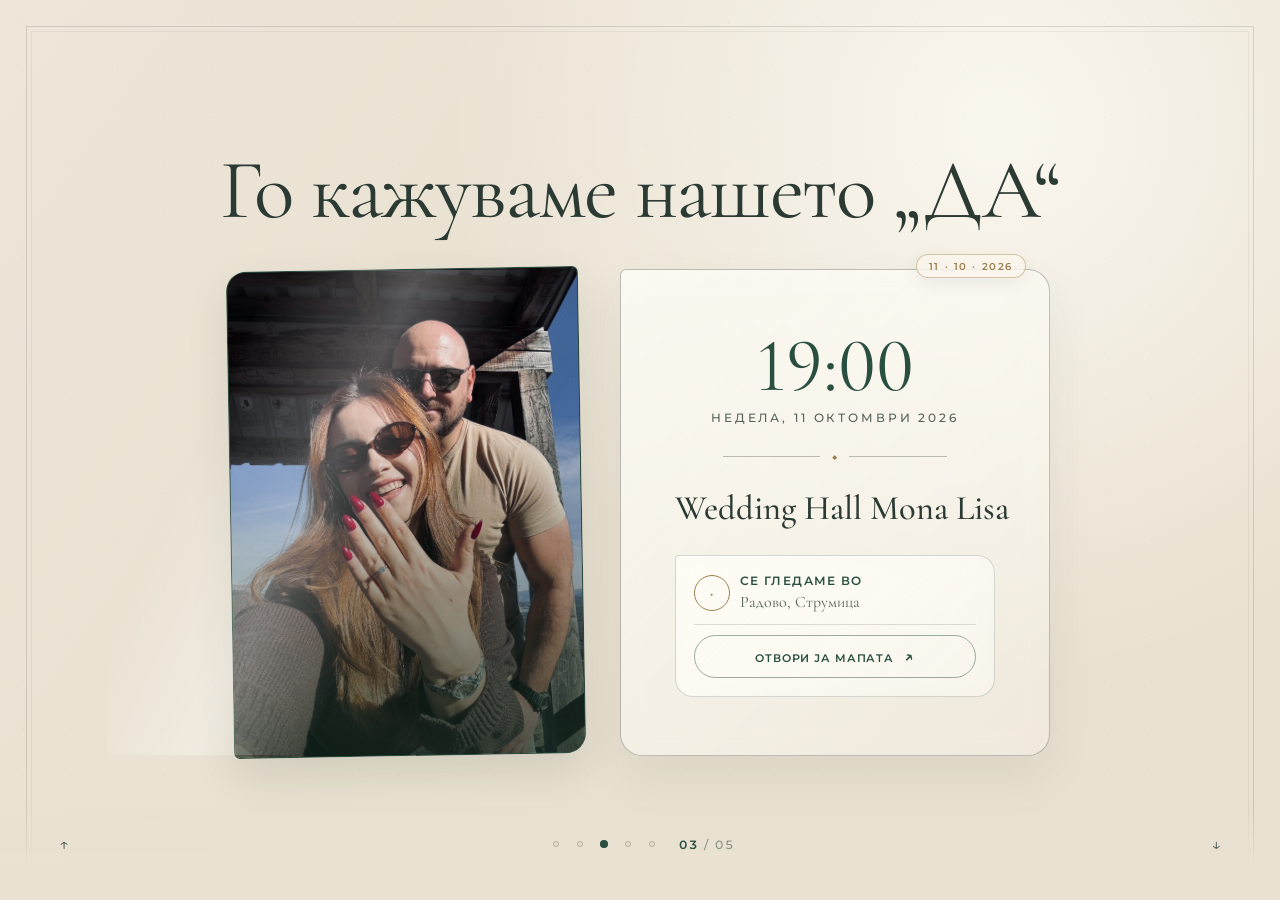
==== ceremony.html @ 5a8f1edb "Teodora and Nikola's Pokana Wedding" ====
<!DOCTYPE html>
<html lang="mk">
<head>
  <meta charset="UTF-8">
  <meta name="viewport" content="width=device-width, initial-scale=1">
  <meta name="theme-color" content="#294f40">
  <meta name="description" content="Венчавката на Теодора и Никола — недела, 11 октомври 2026 во 17:00, Радово, Струмица.">
  <meta property="og:type" content="website">
  <meta property="og:locale" content="mk_MK">
  <meta property="og:title" content="Венчавка | Теодора и Никола">
  <meta property="og:description" content="Недела, 11 октомври 2026 во 17:00 · Радово, Струмица.">
  <title>Венчавка | Теодора и Никола</title>
  <link rel="icon" href="data:image/svg+xml,%3Csvg%20xmlns='http://www.w3.org/2000/svg'%20viewBox='0%200%2032%2032'%3E%3Crect%20width='32'%20height='32'%20fill='%23294f40'/%3E%3Ccircle%20cx='16'%20cy='16'%20r='10.5'%20fill='none'%20stroke='%23f3ede1'%20stroke-width='1.25'/%3E%3Cpath%20d='M16%2010.5%20l4%205.5%20-4%205.5%20-4%20-5.5%20z'%20fill='%23f3ede1'/%3E%3C/svg%3E">
  <link rel="preconnect" href="https://fonts.googleapis.com">
  <link rel="preconnect" href="https://fonts.gstatic.com" crossorigin>
  <link rel="stylesheet" href="css/styles.css">
</head>

<body data-previous="countdown.html" data-next="rsvp.html">
  <main class="page page--linen">
    <div class="page-grain" aria-hidden="true"></div>

    <div class="page-content">
      <!-- <p class="eyebrow reveal">Венчавката</p> -->
      <h1 class="section-title reveal reveal-delay-1">Го кажуваме нашето „ДА“</h1>

      <div class="ceremony-layout reveal reveal-delay-2">
        <button class="ceremony-photo gallery-photo" type="button" data-gallery-photo aria-label="Отворете ја фотографијата од Теодора и Никола">
          <img src="images/IMG_0616.jpeg" alt="Теодора и Никола на планина">
          <span class="gallery-photo-shade" aria-hidden="true"></span>
        </button>

        <div class="venue-card">
          <p class="venue-time">19:00</p>
          <p class="venue-day">недела, 11 октомври 2026</p>

          <div class="rule" aria-hidden="true"><i>◆</i></div>

          <h2 class="venue-name">Wedding Hall Mona Lisa</h2>

          <div class="venue-map" aria-label="Отворете ја локацијата во мапа">
            <span class="venue-map-mark" aria-hidden="true">◆</span>
            <div class="venue-map-copy">
              <span class="venue-map-kicker">Се гледаме во</span>
              <span>Радово, Струмица</span>
            </div>
            <div class="venue-map-actions">
              <a href="https://maps.app.goo.gl/VGN8iESS7vJZYXxs6" target="_blank" rel="noopener noreferrer">Отвори ја мапата <span aria-hidden="true">↗</span></a>
            </div>
          </div>
        </div>
      </div>
    </div>

    <dialog class="gallery-lightbox" data-gallery-lightbox aria-label="Преглед на фотографијата">
      <button class="gallery-lightbox-close" type="button" data-gallery-close aria-label="Затворете ја фотографијата">×</button>
      <img src="images/IMG_0616.jpeg" alt="Теодора и Никола на планина" data-gallery-lightbox-image>
      <p>Теодора &amp; Никола <i>·</i> 11 октомври 2026</p>
    </dialog>

    <nav class="page-nav" aria-label="Навигација низ поканата">
      <a class="page-nav-button" href="countdown.html" data-go-previous aria-label="Претходна страница: Одбројување">↑</a>
      <div class="page-progress" data-page-progress="3"></div>
      <a class="page-nav-button" href="rsvp.html" data-go-next aria-label="Следна страница: Потврда на присуство">↓</a>
    </nav>
  </main>

  <script defer src="https://cdn.jsdelivr.net/npm/gsap@3.15/dist/gsap.min.js"></script>
  <script defer src="js/main.js"></script>
</body>
</html>
---- css/styles.css ----
@import url('https://fonts.googleapis.com/css2?family=Cormorant+Garamond:ital,wght@0,400;0,500;0,600;1,400;1,500&family=Montserrat:wght@300;400;500;600&display=swap');

/* ======================================================
   TOKENS
   One committed visual world: printed parchment, forest
   ink, wax seal. No dark-mode swap — every colour below
   is painted explicitly.
====================================================== */

:root {
  color-scheme: light;

  /* Grounds */
  --parchment: #f3ede1;
  --linen: #e9e1d1;
  --paper: #faf6ec;
  --forest-deep: #14291f;

  /* Ink */
  --ink: #2b3a33;
  --ink-soft: #55645a;
  --ink-invert: #f3ede1;
  --ink-invert-soft: rgba(243, 237, 225, 0.74);

  /* Accent */
  --forest: #294f40;
  --forest-dark: #17362b;
  --gilt: #9c7f4e;

  /* Lines */
  --line: rgba(43, 58, 51, 0.16);
  --line-strong: rgba(43, 58, 51, 0.3);
  --line-invert: rgba(243, 237, 225, 0.24);
  --line-invert-strong: rgba(243, 237, 225, 0.45);

  /* Type */
  --serif: 'Cormorant Garamond', 'Iowan Old Style', Georgia, serif;
  --sans: 'Montserrat', 'Helvetica Neue', Arial, sans-serif;

  /* Metrics */
  --page-padding: clamp(28px, 6vw, 80px);
  --frame-inset: clamp(12px, 2.4vw, 26px);
  --nav-height: 68px;
}

*,
*::before,
*::after {
  box-sizing: border-box;
}

html {
  margin: 0;
  padding: 0;
  background: var(--parchment);
  -webkit-text-size-adjust: 100%;
  -moz-text-size-adjust: 100%;
  text-size-adjust: 100%;
}

body {
  min-height: 100svh;
  margin: 0;
  font-family: var(--sans);
  font-size: 1rem;
  color: var(--ink);
  background: var(--parchment);
  overflow-x: hidden;
  opacity: 0;
  animation: page-enter 700ms ease forwards;
  -webkit-font-smoothing: antialiased;
  padding-top: env(safe-area-inset-top, 0px);
  padding-bottom: env(safe-area-inset-bottom, 0px);
}

body.page-leaving[data-navigation-direction='previous'] {
  animation-name: page-leave-previous;
}

button,
input,
textarea,
select {
  font: inherit;
  color: inherit;
}

button,
a {
  -webkit-tap-highlight-color: transparent;
}

a {
  color: inherit;
  text-decoration: none;
}

img {
  display: block;
  max-width: 100%;
}

.visually-hidden {
  position: absolute;
  width: 1px;
  height: 1px;
  margin: -1px;
  padding: 0;
  overflow: hidden;
  clip-path: inset(50%);
  white-space: nowrap;
  border: 0;
}

/* ======================================================
   PAGE SHELL
   A hairline double rule runs on every page — the one
   device that ties the eight screens together.
====================================================== */

.page {
  position: relative;
  min-height: 100svh;
  display: flex;
  align-items: center;
  justify-content: center;
  padding: calc(var(--page-padding) + 12px) var(--page-padding)
    calc(var(--nav-height) + 16px);
}

.page::before {
  content: '';
  position: absolute;
  inset: var(--frame-inset);
  z-index: 1;
  border: 1px solid var(--line);
  pointer-events: none;
  animation: frame-breathe 7s ease-in-out infinite;
}

.page::after {
  content: '';
  position: absolute;
  inset: calc(var(--frame-inset) + 5px);
  z-index: 1;
  border: 1px solid var(--line);
  opacity: 0.45;
  pointer-events: none;
  animation: frame-breathe 7s ease-in-out 1.2s infinite reverse;
}

.page-content {
  position: relative;
  z-index: 2;
  width: min(100%, 900px);
  text-align: center;
}

.page-content::before {
  content: '';
  position: absolute;
  z-index: -1;
  inset: -clamp(22px, 5vw, 58px);
  border: 1px solid rgba(255, 253, 247, 0.22);
  border-radius: 28px;
  background: rgba(255, 253, 247, 0.08);
  box-shadow: 0 24px 70px rgba(20, 41, 31, 0.06);
  -webkit-backdrop-filter: blur(3px);
  backdrop-filter: blur(3px);
  pointer-events: none;
}

.page--forest .page-content::before {
  border-color: rgba(243, 237, 225, 0.12);
  background: rgba(20, 41, 31, 0.1);
  box-shadow: 0 24px 70px rgba(8, 20, 14, 0.16);
}

.page--parchment {
  background:
    radial-gradient(circle at 22% 8%, rgba(255, 253, 247, 0.9), transparent 46%),
    linear-gradient(115deg, rgba(255, 255, 255, 0.2), transparent 42%),
    var(--parchment);
}

.page--linen {
  background:
    radial-gradient(circle at 78% 14%, rgba(255, 253, 247, 0.78), transparent 44%),
    linear-gradient(125deg, rgba(255, 255, 255, 0.18), transparent 48%),
    var(--linen);
}

.page--forest {
  color: var(--ink-invert);
  background:
    radial-gradient(circle at 24% 12%, rgba(112, 143, 122, 0.34), transparent 46%),
    radial-gradient(circle at 82% 88%, rgba(20, 41, 31, 0.85), transparent 52%),
    linear-gradient(158deg, #24463a 0%, #1a3529 52%, #12241b 100%);
  background-size: auto, auto, 170% 170%;
  animation: forest-shift 16s ease-in-out infinite alternate;
}

.page--forest::before,
.page--forest::after {
  border-color: var(--line-invert);
}

/* Paper grain. */
.page-grain {
  position: absolute;
  inset: 0;
  z-index: 0;
  opacity: 0.5;
  pointer-events: none;
  background-image:
    radial-gradient(circle, rgba(85, 100, 90, 0.16) 0 0.6px, transparent 0.85px),
    radial-gradient(circle, rgba(255, 255, 255, 0.22) 0 0.5px, transparent 0.75px);
  background-position: 0 0, 19px 24px;
  background-size: 47px 47px, 71px 71px;
  animation: grain-drift 18s linear infinite;
}

.page--forest .page-grain {
  opacity: 0.38;
}

/* ======================================================
   TYPOGRAPHY
====================================================== */

.eyebrow {
  margin: 0 0 18px;
  font-size: 0.75rem;
  font-weight: 500;
  letter-spacing: 0.3em;
  text-transform: uppercase;
  color: var(--forest);
}

.page--forest .eyebrow {
  color: #b9cdbe;
}

.section-title {
  margin: 0 0 22px;
  font-family: var(--serif);
  font-size: clamp(2.65rem, 8vw, 5.25rem);
  font-weight: 400;
  line-height: 0.98;
  letter-spacing: -0.02em;
  text-wrap: balance;
}

.section-title--compact {
  font-size: clamp(2.2rem, 5.5vw, 3.5rem);
}

.subtitle {
  max-width: 34ch;
  margin: 0 auto;
  font-family: var(--serif);
  font-size: clamp(1.3rem, 3.6vw, 1.85rem);
  font-weight: 400;
  line-height: 1.45;
  color: var(--ink-soft);
  text-wrap: balance;
}

.page--forest .subtitle {
  color: var(--ink-invert-soft);
}

.body-copy {
  max-width: 62ch;
  margin: 26px auto 0;
  font-size: 0.975rem;
  line-height: 1.85;
  color: var(--ink-soft);
}

.page--forest .body-copy {
  color: var(--ink-invert-soft);
}

.lede {
  font-size: 1.05rem;
}

/* ------------------------------------------------------
   Ornaments
------------------------------------------------------ */

/* Drawn rather than typed: no Cormorant weight carries a
   fleuron, so the glyph fell back to a mismatched face. */
.ornament {
  display: block;
  width: 62px;
  height: auto;
  margin: 0 auto 20px;
  fill: none;
  stroke: var(--gilt);
  stroke-width: 1.4;
  stroke-linecap: round;
  stroke-linejoin: round;
  stroke-dasharray: 90;
  stroke-dashoffset: 90;
  animation: ornament-draw 1.1s ease-out 180ms forwards;
}

.ornament path:nth-child(2) {
  animation-delay: 280ms;
}

.ornament path:nth-child(3),
.ornament path:nth-child(4) {
  animation-delay: 380ms;
}

.page--forest .ornament {
  stroke: #c3a877;
}

.rule {
  display: flex;
  align-items: center;
  justify-content: center;
  gap: 12px;
  width: min(260px, 70%);
  margin: 26px auto;
  color: var(--gilt);
}

.rule::before,
.rule::after {
  content: '';
  flex: 1;
  height: 1px;
  background: var(--line-strong);
  transform: scaleX(0);
  transform-origin: center;
  animation: rule-grow 700ms ease-out 220ms forwards;
}

.rule i {
  font-size: 0.55rem;
  font-style: normal;
  animation: jewel-pulse 3.5s ease-in-out 1.1s infinite;
}

.page--forest .rule {
  color: #c3a877;
}

.page--forest .rule::before,
.page--forest .rule::after {
  background: var(--line-invert-strong);
}

/* ======================================================
   BUTTONS
====================================================== */

.button {
  min-height: 48px;
  display: inline-flex;
  align-items: center;
  justify-content: center;
  padding: 14px 30px;
  border: 1px solid var(--forest);
  border-radius: 999px;
  font-size: 0.8rem;
  font-weight: 500;
  letter-spacing: 0.14em;
  text-transform: uppercase;
  color: var(--forest);
  background: transparent;
  cursor: pointer;
  position: relative;
  overflow: hidden;
  transition:
    background 220ms ease,
    border-color 220ms ease,
    color 220ms ease,
    transform 220ms ease,
    box-shadow 220ms ease;
}

.button:hover {
  color: var(--paper);
  background: var(--forest);
  transform: translateY(-2px);
  box-shadow: 0 10px 24px rgba(41, 79, 64, 0.16);
}

.button::after {
  content: '';
  position: absolute;
  top: -60%;
  left: -35%;
  width: 24%;
  height: 220%;
  background: rgba(255, 255, 255, 0.24);
  transform: translateX(-180%) rotate(18deg);
  transition: transform 650ms ease;
  pointer-events: none;
}

.button:hover::after {
  transform: translateX(620%) rotate(18deg);
}

.button--filled {
  color: var(--paper);
  background: var(--forest);
}

.button--filled:hover {
  border-color: var(--forest-dark);
  background: var(--forest-dark);
}

.button:active {
  transform: translateY(0) scale(0.98);
}

.button:disabled {
  cursor: default;
  opacity: 0.7;
  transform: none;
}

.page--forest .button {
  border-color: var(--line-invert-strong);
  color: var(--ink-invert);
}

.page--forest .button:hover {
  border-color: var(--paper);
  color: var(--forest-dark);
  background: var(--paper);
}

.button-row {
  display: flex;
  flex-wrap: wrap;
  justify-content: center;
  gap: 12px;
  margin-top: 34px;
}

:where(.button, .page-nav-button, .page-dot, .form-input, .form-select, .form-textarea, .wax-envelope-seal):focus-visible {
  outline: 2px solid var(--forest-dark);
  outline-offset: 3px;
}

.page--forest :where(.button, .page-nav-button, .page-dot):focus-visible {
  outline-color: var(--paper);
}

/* ======================================================
   PAGE NAVIGATION
====================================================== */

.page-nav {
  position: fixed;
  z-index: 20;
  right: calc(var(--frame-inset) + 14px);
  bottom: calc(var(--frame-inset) + 6px);
  left: calc(var(--frame-inset) + 14px);
  display: flex;
  align-items: center;
  justify-content: space-between;
  gap: 12px;
  min-height: 48px;
  color: var(--ink-soft);
}

.page--forest .page-nav {
  color: var(--ink-invert-soft);
}

/* Keeps copy legible where a scrolling page passes under the bar. */
.page-nav::before {
  content: '';
  position: absolute;
  z-index: -1;
  inset: -14px calc(var(--frame-inset) * -1 - 14px) calc(var(--frame-inset) * -1 - 6px);
  background: linear-gradient(to top, var(--parchment) 32%, transparent);
  pointer-events: none;
}

.page--linen .page-nav::before {
  background: linear-gradient(to top, var(--linen) 32%, transparent);
}

.page--forest .page-nav::before {
  background: linear-gradient(to top, #162c21 32%, transparent);
}

.page-nav-button {
  flex: none;
  min-width: 48px;
  min-height: 48px;
  display: flex;
  align-items: center;
  justify-content: center;
  border: 0;
  border-radius: 50%;
  background: transparent;
  color: inherit;
  font-size: 1.05rem;
  cursor: pointer;
  transition: transform 200ms ease, color 200ms ease;
}

.page-nav-button:hover {
  color: var(--forest);
  transform: translateY(-3px) scale(1.08);
}

.page--forest .page-nav-button:hover {
  color: var(--paper);
}

.page-nav-button[hidden] {
  display: none;
}

.page-nav-spacer {
  flex: none;
  width: 48px;
}

.page-progress {
  display: flex;
  flex: 1;
  align-items: center;
  justify-content: center;
  gap: 16px;
  min-width: 0;
}

.page-count {
  margin: 0;
  font-size: 0.75rem;
  font-weight: 500;
  letter-spacing: 0.16em;
  font-variant-numeric: tabular-nums;
  white-space: nowrap;
}

.page-count b {
  font-weight: 600;
  color: var(--forest);
}

.page--forest .page-count b {
  color: var(--paper);
}

.page-count span {
  opacity: 0.65;
}

/* Jump rail. Pointer-only and wide viewports: the 8 targets
   cannot reach 44px next to the arrows on a phone, so touch
   gets the arrows and swipe instead. */
.page-dots {
  display: none;
  align-items: center;
  gap: 2px;
  margin: 0;
  padding: 0;
  list-style: none;
}

.page-dot {
  display: flex;
  align-items: center;
  justify-content: center;
  width: 22px;
  height: 44px;
  cursor: pointer;
}

.page-dot::before {
  content: '';
  width: 6px;
  height: 6px;
  border: 1px solid var(--line-strong);
  border-radius: 50%;
  background: transparent;
  transition: background 200ms ease, border-color 200ms ease, transform 200ms ease;
}

.page-dot:hover::before {
  border-color: var(--forest);
  background: var(--forest);
  transform: scale(1.25);
}

.page-dot[aria-current='page']::before {
  border-color: var(--forest);
  background: var(--forest);
  transform: scale(1.35);
}

.page--forest .page-dot::before {
  border-color: var(--line-invert-strong);
}

.page--forest .page-dot:hover::before,
.page--forest .page-dot[aria-current='page']::before {
  border-color: var(--paper);
  background: var(--paper);
}

@media (min-width: 760px) and (pointer: fine) {
  .page-dots {
    display: flex;
  }
}

/* ======================================================
   COUNTDOWN — stat band
====================================================== */

.countdown {
  display: grid;
  grid-template-columns: repeat(4, 1fr);
  max-width: 780px;
  margin: 44px auto 0;
  border-top: 1px solid var(--line-invert);
  border-bottom: 1px solid var(--line-invert);
}

.countdown-item {
  padding: 30px 8px;
}

.countdown-item + .countdown-item {
  border-left: 1px solid var(--line-invert);
}

.countdown-value {
  display: block;
  font-family: var(--serif);
  font-variant-numeric: lining-nums;
  font-size: clamp(2.9rem, 9vw, 5.4rem);
  font-weight: 400;
  line-height: 1;
  color: var(--ink-invert);
  animation: number-breathe 4s ease-in-out 1s infinite;
}

.countdown-label {
  display: block;
  margin-top: 14px;
  font-size: 0.75rem;
  font-weight: 500;
  letter-spacing: 0.2em;
  text-transform: uppercase;
  color: var(--ink-invert-soft);
}

.countdown-note {
  margin: 28px 0 0;
  font-family: var(--serif);
  font-size: clamp(1.05rem, 2.6vw, 1.3rem);
  font-style: italic;
  color: var(--ink-invert-soft);
}

/* ======================================================
   STORY — asymmetric split
====================================================== */

.story-grid {
  display: grid;
  grid-template-columns: 5fr 7fr;
  gap: clamp(28px, 5vw, 68px);
  align-items: center;
  text-align: left;
}

.story-content .section-title {
  text-align: left;
}

.story-content .body-copy {
  margin-left: 0;
  margin-right: 0;
}

.portrait-frame {
  position: relative;
  min-height: 440px;
  display: flex;
  align-items: center;
  justify-content: center;
  overflow: hidden;
  padding: 30px;
  border: 1px solid var(--line-strong);
  border-radius: 999px 999px 6px 6px;
  background:
    radial-gradient(circle at 50% 22%, rgba(255, 253, 247, 0.95), transparent 58%),
    linear-gradient(160deg, rgba(41, 79, 64, 0.06), rgba(156, 127, 78, 0.13));
  font-family: var(--serif);
  transition: transform 500ms ease, box-shadow 500ms ease;
  animation: portrait-float 6s ease-in-out 1s infinite;
}

.portrait-frame:hover {
  transform: translateY(-6px) rotate(-0.4deg);
  box-shadow: 0 18px 34px rgba(43, 58, 51, 0.1);
}

.portrait-frame::before {
  content: '';
  position: absolute;
  inset: 12px;
  border: 1px solid var(--line);
  border-radius: 999px 999px 4px 4px;
}

.portrait-monogram {
  position: relative;
  z-index: 1;
  font-size: clamp(2.8rem, 7vw, 4.4rem);
  line-height: 1;
  letter-spacing: -0.02em;
  color: var(--forest);
}

.portrait-monogram i {
  font-size: 0.7em;
  color: var(--gilt);
}

.portrait-caption {
  position: absolute;
  bottom: 34px;
  left: 0;
  right: 0;
  z-index: 1;
  font-family: var(--sans);
  font-size: 0.75rem;
  font-weight: 500;
  letter-spacing: 0.22em;
  text-transform: uppercase;
  text-align: center;
  color: var(--ink-soft);
}

/* ======================================================
   CEREMONY — the card
====================================================== */

.ceremony-layout {
  position: relative;
  display: grid;
  grid-template-columns: minmax(240px, 0.9fr) minmax(300px, 1.1fr);
  gap: clamp(18px, 4vw, 38px);
  align-items: stretch;
  max-width: 820px;
  margin: 38px auto 0;
}

.ceremony-layout::before {
  content: '11 · 10 · 2026';
  position: absolute;
  top: -15px;
  right: 24px;
  z-index: 3;
  padding: 5px 12px;
  border: 1px solid rgba(156, 127, 78, 0.42);
  border-radius: 999px;
  color: var(--gilt);
  background: rgba(250, 246, 236, 0.82);
  font-size: 0.62rem;
  font-weight: 600;
  letter-spacing: 0.16em;
  box-shadow: 0 6px 18px rgba(43, 58, 51, 0.08);
}

.ceremony-photo {
  position: relative;
  min-height: 420px;
  overflow: hidden;
  padding: 0;
  border: 1px solid var(--line-strong);
  border-radius: 22px 6px 22px 6px;
  color: var(--paper);
  background: var(--forest);
  cursor: zoom-in;
  text-align: left;
  box-shadow: 0 18px 42px rgba(43, 58, 51, 0.12);
  transform: rotate(-1deg);
  transition: transform 500ms ease, box-shadow 500ms ease;
}

.ceremony-photo:hover {
  transform: rotate(0deg) translateY(-5px);
  box-shadow: 0 26px 52px rgba(43, 58, 51, 0.18);
}

.ceremony-photo img {
  position: absolute;
  inset: 0;
  width: 100%;
  height: 100%;
  max-width: none;
  object-fit: cover;
  object-position: center 42%;
  filter: saturate(0.9) contrast(1.04);
  transition: transform 900ms cubic-bezier(0.2, 0.7, 0.2, 1), filter 500ms ease;
}

.ceremony-photo:hover img {
  transform: scale(1.06);
  filter: saturate(1) contrast(1.07);
}

.venue-card {
  position: relative;
  width: min(100%, 640px);
  margin: 0;
  padding: clamp(34px, 6vw, 58px) clamp(26px, 5vw, 54px);
  border: 1px solid var(--line-strong);
  border-radius: 6px 22px 22px 22px;
  background:
    linear-gradient(135deg, rgba(255, 253, 247, 0.78), rgba(255, 253, 247, 0.3));
  -webkit-backdrop-filter: blur(12px);
  backdrop-filter: blur(12px);
  box-shadow: 0 22px 48px rgba(43, 58, 51, 0.07);
  transition: transform 400ms ease, box-shadow 400ms ease;
}

.venue-card::after {
  content: '';
  position: absolute;
  inset: 0;
  background: linear-gradient(115deg, transparent 25%, rgba(255, 255, 255, 0.3) 48%, transparent 65%);
  transform: translateX(-120%);
  animation: surface-sheen 8s ease-in-out 1.4s infinite;
  pointer-events: none;
}

.venue-card:hover {
  transform: translateY(-5px);
  box-shadow: 0 28px 56px rgba(43, 58, 51, 0.12);
}

.venue-time {
  margin: 0 0 6px;
  font-family: var(--serif);
  font-variant-numeric: lining-nums;
  font-size: clamp(3.2rem, 9vw, 4.75rem);
  font-weight: 400;
  line-height: 1;
  color: var(--forest);
}

.venue-day {
  margin: 0;
  font-size: 0.75rem;
  font-weight: 500;
  letter-spacing: 0.24em;
  text-transform: uppercase;
  color: var(--ink-soft);
}

.venue-name {
  margin: 0;
  font-family: var(--serif);
  font-size: clamp(1.25rem, 4vw, 2.15rem);
  font-weight: 500;
  line-height: 1.2;
  white-space: nowrap;
}

.venue-address {
  margin: 12px 0 0;
  font-size: 0.95rem;
  line-height: 1.75;
  color: var(--ink-soft);
}

.venue-map {
  display: grid;
  grid-template-columns: 34px 1fr;
  gap: 12px;
  align-items: center;
  margin-top: 26px;
  padding: 18px;
  border: 1px solid rgba(41, 79, 64, 0.2);
  border-radius: 4px 18px 18px 18px;
  text-align: center;
  background:
    linear-gradient(135deg, rgba(255, 253, 247, 0.7), rgba(255, 253, 247, 0.24));
  -webkit-backdrop-filter: blur(8px);
  backdrop-filter: blur(8px);
  box-shadow: inset 0 1px 0 rgba(255, 255, 255, 0.52);
}

.venue-map-mark {
  width: 36px;
  height: 36px;
  display: grid;
  place-items: center;
  border: 1px solid var(--gilt);
  border-radius: 50%;
  color: var(--gilt);
  font-family: var(--serif);
  font-size: 0.7rem;
}

.venue-map-copy {
  min-width: 0;
  text-align: left;
}

.venue-map strong,
.venue-map-copy > span {
  display: block;
}

.venue-map-kicker {
  font-size: 0.72rem;
  font-weight: 600;
  letter-spacing: 0.12em;
  text-transform: uppercase;
  color: var(--forest);
}

.venue-map strong {
  margin-top: 2px;
  color: var(--ink);
  font-family: var(--serif);
  font-size: 1.45rem;
  font-weight: 500;
}

.venue-map-copy > span:last-child {
  margin-top: 4px;
  color: var(--ink-soft);
  font-family: var(--serif);
  font-size: 1rem;
}

.venue-map-actions {
  grid-column: 1 / -1;
  display: flex;
  flex-wrap: wrap;
  gap: 8px;
  padding-top: 10px;
  border-top: 1px solid var(--line);
}

.venue-map-actions a {
  flex: 1 1 130px;
  padding: 11px 12px;
  border: 1px solid rgba(41, 79, 64, 0.46);
  border-radius: 999px;
  color: var(--forest);
  font-size: 0.68rem;
  font-weight: 600;
  letter-spacing: 0.08em;
  text-align: center;
  text-transform: uppercase;
  transition: color 220ms ease, background 220ms ease, transform 220ms ease;
}

.venue-map-actions a:hover {
  color: var(--paper);
  background: var(--forest);
  transform: translateY(-2px);
}

.venue-map-actions a span {
  display: inline-block;
  margin-left: 6px;
  font-size: 1rem;
  transition: transform 220ms ease;
}

.venue-map-actions a:hover span {
  transform: translate(2px, -2px);
}

.venue-note {
  margin: 34px auto 0;
  max-width: 52ch;
  font-family: var(--serif);
  font-size: 1.1rem;
  font-style: italic;
  line-height: 1.6;
  color: var(--ink-soft);
}

.page--forest .venue-note {
  color: var(--ink-invert-soft);
}

/* ======================================================
   RECEPTION — timeline rail
====================================================== */

.timeline {
  width: min(100%, 560px);
  margin: 40px auto 0;
  padding: 0;
  list-style: none;
  text-align: left;
  padding: 26px 28px;
  border: 1px solid rgba(243, 237, 225, 0.14);
  border-radius: 18px;
  background: rgba(20, 41, 31, 0.12);
  -webkit-backdrop-filter: blur(8px);
  backdrop-filter: blur(8px);
}

.timeline-item {
  display: grid;
  grid-template-columns: 86px 22px 1fr;
  gap: 14px;
  padding-bottom: 30px;
}

.timeline-item:last-child {
  padding-bottom: 0;
}

.timeline-time {
  margin: 0;
  font-family: var(--serif);
  font-variant-numeric: lining-nums;
  font-size: 1.5rem;
  line-height: 1.25;
  color: var(--ink-invert);
}

.timeline-marker {
  position: relative;
}

.timeline-marker::before {
  content: '';
  position: absolute;
  top: 8px;
  left: 50%;
  width: 9px;
  height: 9px;
  border: 1px solid var(--line-invert-strong);
  border-radius: 50%;
  background: var(--forest-deep);
  transform: translateX(-50%);
  animation: marker-pulse 3s ease-in-out infinite;
}

.timeline-marker::after {
  content: '';
  position: absolute;
  top: 22px;
  bottom: -8px;
  left: 50%;
  width: 1px;
  background: var(--line-invert);
}

.timeline-item:last-child .timeline-marker::after {
  display: none;
}

.timeline-text h2 {
  margin: 0 0 6px;
  font-family: var(--serif);
  font-size: 1.4rem;
  font-weight: 500;
  line-height: 1.25;
  color: var(--ink-invert);
}

.timeline-text p {
  margin: 0;
  max-width: 44ch;
  font-size: 0.9rem;
  line-height: 1.7;
  color: var(--ink-invert-soft);
}

/* ======================================================
   GALLERY — asymmetric grid
====================================================== */

.gallery-grid {
  display: grid;
  grid-template-columns: 1.15fr 0.85fr;
  gap: 16px;
  max-width: 820px;
  margin: 36px auto 0;
}

.memory-gallery {
  display: grid;
  grid-template-columns: 1.15fr 0.85fr;
  grid-template-rows: minmax(180px, 1fr) minmax(130px, 0.7fr);
  gap: 16px;
  max-width: 820px;
  margin: 36px auto 0;
}

.memory-photo {
  position: relative;
  min-height: 0;
  overflow: hidden;
  padding: 0;
  border: 1px solid var(--line);
  border-radius: 22px 6px 22px 6px;
  background: var(--forest);
  cursor: zoom-in;
  text-align: left;
  box-shadow: 0 16px 34px rgba(43, 58, 51, 0.12);
  transition: transform 450ms ease, box-shadow 450ms ease;
}

.memory-photo--wide {
  grid-row: 1 / 3;
}

.memory-photo--detail {
  border-radius: 6px 22px 6px 22px;
}

.memory-photo img {
  position: absolute;
  inset: 0;
  width: 100%;
  height: 100%;
  max-width: none;
  object-fit: cover;
  object-position: center;
  filter: saturate(0.9) contrast(1.04);
  transition: transform 850ms cubic-bezier(0.2, 0.7, 0.2, 1), filter 500ms ease;
}

.memory-photo::after {
  content: '';
  position: absolute;
  inset: 0;
  background: linear-gradient(180deg, transparent 42%, rgba(20, 41, 31, 0.74));
}

.memory-photo:hover {
  z-index: 2;
  transform: translateY(-6px) rotate(-0.4deg);
  box-shadow: 0 24px 44px rgba(43, 58, 51, 0.18);
}

.memory-photo:hover img {
  transform: scale(1.07);
  filter: saturate(1) contrast(1.07);
}

.memory-photo-caption {
  position: absolute;
  right: 18px;
  bottom: 18px;
  left: 18px;
  z-index: 1;
  color: var(--paper);
  font-family: var(--serif);
  font-size: clamp(1.2rem, 3vw, 1.75rem);
}

.memory-note {
  display: flex;
  align-items: center;
  justify-content: center;
  gap: 14px;
  padding: 18px;
  border: 1px solid var(--line);
  border-radius: 6px 22px 6px 22px;
  background: rgba(255, 253, 247, 0.36);
  -webkit-backdrop-filter: blur(8px);
  backdrop-filter: blur(8px);
  color: var(--forest);
}

.memory-note span {
  font-family: var(--serif);
  font-size: 2rem;
  color: var(--gilt);
}

.memory-note p {
  max-width: 18ch;
  margin: 0;
  font-family: var(--serif);
  font-size: 1.15rem;
  line-height: 1.2;
}

.gallery-column {
  display: grid;
  grid-auto-rows: 1fr;
  gap: 16px;
}

.gallery-tile {
  position: relative;
  overflow: hidden;
  min-height: min(190px, 20svh);
  display: flex;
  align-items: center;
  justify-content: center;
  padding: 20px;
  border: 1px solid var(--line);
  background:
    radial-gradient(circle at 50% 30%, rgba(255, 253, 247, 0.95), transparent 62%),
    linear-gradient(160deg, #f7f2e7, #e6dcc9);
  -webkit-backdrop-filter: blur(8px);
  backdrop-filter: blur(8px);
  font-family: var(--serif);
  color: var(--forest);
  transition: transform 400ms ease, box-shadow 400ms ease;
}

.gallery-photo {
  width: 100%;
  border-radius: 20px 6px 20px 6px;
  cursor: zoom-in;
  text-align: left;
}

.gallery-photo img {
  position: absolute;
  inset: 0;
  width: 100%;
  height: 100%;
  max-width: none;
  object-fit: cover;
  object-position: center 42%;
  filter: saturate(0.88) contrast(1.04);
  transition: transform 900ms cubic-bezier(0.2, 0.7, 0.2, 1), filter 500ms ease;
}

.gallery-photo-shade {
  position: absolute;
  inset: 0;
  z-index: 1;
  background: linear-gradient(180deg, rgba(20, 41, 31, 0.04) 30%, rgba(20, 41, 31, 0.72) 100%);
}

.gallery-photo-label,
.gallery-photo-hint {
  position: absolute;
  z-index: 2;
  color: var(--paper);
}

.gallery-photo-label {
  right: 24px;
  bottom: 34px;
  font-family: var(--serif);
  font-size: clamp(1.7rem, 4vw, 2.6rem);
}

.gallery-photo-label i,
.gallery-lightbox p i {
  color: #c3a877;
  font-style: normal;
}

.gallery-photo-hint {
  left: 24px;
  bottom: 25px;
  font-size: 0.65rem;
  letter-spacing: 0.14em;
  text-transform: uppercase;
  opacity: 0.78;
}

.gallery-photo:hover img {
  transform: scale(1.06);
  filter: saturate(1) contrast(1.06);
}

.gallery-tile:hover {
  z-index: 2;
  transform: translateY(-5px) rotate(-0.35deg);
  box-shadow: 0 18px 32px rgba(43, 58, 51, 0.12);
}

.gallery-tile--hero::after,
.gallery-tile--date::after {
  content: '';
  position: absolute;
  inset: 0;
  background: linear-gradient(120deg, transparent 30%, rgba(255, 255, 255, 0.34) 50%, transparent 70%);
  transform: translateX(-120%);
  animation: surface-sheen 7s ease-in-out 2s infinite;
  pointer-events: none;
}

.gallery-tile::before {
  content: '';
  position: absolute;
  inset: 9px;
  border: 1px solid var(--line);
}

.gallery-tile span {
  position: relative;
  z-index: 1;
  font-variant-numeric: lining-nums;
  font-size: clamp(1.5rem, 4vw, 2.3rem);
  letter-spacing: 0.06em;
}

.gallery-tile--hero {
  min-height: min(470px, 44svh);
}

.gallery-tile--hero span {
  font-size: clamp(3.4rem, 10vw, 5.8rem);
  letter-spacing: -0.02em;
}

.gallery-tile--rings::after {
  content: '';
  position: absolute;
  z-index: 1;
  width: 132px;
  height: 66px;
  background:
    radial-gradient(circle at 33px 33px, transparent 0 26px, var(--gilt) 26px 27px, transparent 27px),
    radial-gradient(circle at 99px 33px, transparent 0 26px, var(--forest) 26px 27px, transparent 27px);
}

.gallery-caption {
  margin: 24px 0 0;
  font-size: 0.85rem;
  letter-spacing: 0.06em;
  color: var(--ink-soft);
}

.gallery-lightbox {
  width: min(88vw, 760px);
  max-width: none;
  padding: 14px;
  border: 1px solid rgba(243, 237, 225, 0.35);
  border-radius: 18px;
  color: var(--paper);
  background: rgba(20, 41, 31, 0.88);
  box-shadow: 0 26px 90px rgba(8, 20, 14, 0.45);
  -webkit-backdrop-filter: blur(16px);
  backdrop-filter: blur(16px);
}

.gallery-lightbox::backdrop {
  background: rgba(8, 20, 14, 0.72);
  -webkit-backdrop-filter: blur(5px);
  backdrop-filter: blur(5px);
}

.gallery-lightbox[open] {
  animation: lightbox-open 350ms ease-out forwards;
}

.gallery-lightbox img {
  width: 100%;
  max-height: 78svh;
  object-fit: contain;
  border-radius: 10px;
}

.gallery-lightbox p {
  margin: 12px 4px 2px;
  font-family: var(--serif);
  font-size: 1.2rem;
  text-align: center;
}

.gallery-lightbox-close {
  position: absolute;
  top: 18px;
  right: 18px;
  z-index: 1;
  width: 38px;
  height: 38px;
  border: 1px solid rgba(243, 237, 225, 0.45);
  border-radius: 50%;
  color: var(--paper);
  background: rgba(20, 41, 31, 0.55);
  font-size: 1.5rem;
  line-height: 1;
  cursor: pointer;
}

.page--forest .gallery-caption {
  color: var(--ink-invert-soft);
}

/* ======================================================
   RSVP FORM
====================================================== */

.rsvp-form {
  width: min(100%, 540px);
  margin: 30px auto 0;
  padding: clamp(22px, 4vw, 34px);
  border: 1px solid rgba(43, 58, 51, 0.13);
  border-radius: 18px;
  background: rgba(255, 253, 247, 0.2);
  -webkit-backdrop-filter: blur(10px);
  backdrop-filter: blur(10px);
  box-shadow: 0 18px 48px rgba(43, 58, 51, 0.06);
  text-align: left;
}

.form-group {
  margin-bottom: 18px;
}

.form-group[hidden] {
  display: none;
}

.form-label {
  display: block;
  margin-bottom: 9px;
  font-size: 0.75rem;
  font-weight: 500;
  letter-spacing: 0.16em;
  text-transform: uppercase;
  color: var(--ink);
}

.form-input,
.form-select,
.form-textarea {
  width: 100%;
  min-height: 50px;
  padding: 14px 16px;
  border: 1px solid var(--line-strong);
  border-radius: 10px;
  outline: none;
  font-size: 1rem;
  color: var(--ink);
  background: rgba(255, 253, 247, 0.5);
  -webkit-backdrop-filter: blur(8px);
  backdrop-filter: blur(8px);
  transition: border-color 200ms ease, box-shadow 200ms ease;
}

.form-input::placeholder,
.form-textarea::placeholder {
  color: var(--ink-soft);
  opacity: 0.75;
}

.form-select {
  appearance: none;
  padding-right: 44px;
  background-image: linear-gradient(45deg, transparent 50%, var(--forest) 50%),
    linear-gradient(135deg, var(--forest) 50%, transparent 50%);
  background-position: calc(100% - 22px) 22px, calc(100% - 16px) 22px;
  background-size: 6px 6px, 6px 6px;
  background-repeat: no-repeat;
}

.form-textarea {
  min-height: 96px;
  line-height: 1.6;
  resize: vertical;
}

.form-input:focus,
.form-select:focus,
.form-textarea:focus {
  border-color: var(--forest);
  box-shadow: inset 0 0 0 1px var(--forest);
}

.form-input[aria-invalid='true'],
.form-select[aria-invalid='true'] {
  border-color: #9a3f30;
  box-shadow: inset 0 0 0 1px #9a3f30;
}

.form-hint {
  margin: 8px 0 0;
  font-size: 0.85rem;
  line-height: 1.6;
  color: var(--ink-soft);
}

.form-message {
  margin-top: 18px;
  font-size: 0.9rem;
  line-height: 1.65;
}

.form-message:not(:empty) {
  padding: 13px 16px;
  border-left: 2px solid var(--forest);
  border-radius: 0 10px 10px 0;
  background: rgba(255, 253, 247, 0.6);
  color: var(--ink);
}

.form-message.is-error:not(:empty) {
  border-left-color: #9a3f30;
  color: #7e3527;
}

.rsvp-form .button {
  width: 100%;
}

/* ======================================================
   THANK YOU
====================================================== */

.monogram {
  width: 118px;
  height: 118px;
  display: flex;
  align-items: center;
  justify-content: center;
  margin: 34px auto;
  border: 1px solid var(--line-invert-strong);
  border-radius: 50%;
  font-family: var(--serif);
  font-size: 2.4rem;
  font-style: italic;
  color: var(--ink-invert);
  background: rgba(243, 237, 225, 0.08);
  box-shadow: 0 0 0 10px rgba(243, 237, 225, 0.03), 0 16px 38px rgba(8, 20, 14, 0.18);
  animation: monogram-glow 4s ease-in-out infinite;
}

.signoff {
  margin: 0 auto;
  font-family: var(--serif);
  font-size: clamp(1.2rem, 3vw, 1.6rem);
  line-height: 1.6;
  color: var(--ink-invert-soft);
}

/* ======================================================
   REVEAL
====================================================== */

.reveal {
  opacity: 0;
  transform: none;
  animation: reveal 450ms ease forwards;
}

.reveal-delay-1 { animation-delay: 50ms; }
.reveal-delay-2 { animation-delay: 100ms; }
.reveal-delay-3 { animation-delay: 150ms; }

.gsap-ready .reveal {
  animation: none;
}

body.page-leaving {
  pointer-events: none;
  animation: page-leave 450ms ease forwards;
}

@keyframes page-enter {
  from { opacity: 0; }
  to { opacity: 1; }
}

@keyframes page-leave {
  from { opacity: 1; transform: translateY(0); }
  to { opacity: 0; transform: translateY(-12px); }
}

@keyframes page-leave-previous {
  from { opacity: 1; transform: translateY(0); }
  to { opacity: 0; transform: translateY(12px); }
}

@keyframes reveal {
  to { opacity: 1; transform: translateY(0); }
}

@keyframes frame-breathe {
  0%, 100% { opacity: 1; }
  50% { opacity: 0.72; }
}

@keyframes grain-drift {
  to { background-position: 47px 47px, -52px 71px; }
}

@keyframes ornament-draw {
  to { stroke-dashoffset: 0; }
}

@keyframes rule-grow {
  to { transform: scaleX(1); }
}

@keyframes jewel-pulse {
  0%, 100% { transform: scale(1); opacity: 0.82; }
  50% { transform: scale(1.35); opacity: 1; }
}

@keyframes number-breathe {
  0%, 100% { opacity: 1; }
  50% { opacity: 0.82; }
}

@keyframes portrait-float {
  0%, 100% { transform: translateY(0); }
  50% { transform: translateY(-4px); }
}

@keyframes marker-pulse {
  0%, 100% { box-shadow: 0 0 0 0 rgba(195, 168, 119, 0); }
  50% { box-shadow: 0 0 0 5px rgba(195, 168, 119, 0.16); }
}

@keyframes monogram-glow {
  0%, 100% { box-shadow: 0 0 0 10px rgba(243, 237, 225, 0.03), 0 16px 38px rgba(8, 20, 14, 0.18); }
  50% { box-shadow: 0 0 0 16px rgba(243, 237, 225, 0.06), 0 20px 46px rgba(8, 20, 14, 0.24); }
}

@keyframes forest-shift {
  from { background-position: 0 0, 0 0, 0% 50%; }
  to { background-position: 0 0, 0 0, 100% 50%; }
}

@keyframes surface-sheen {
  0%, 55% { transform: translateX(-120%); }
  75%, 100% { transform: translateX(120%); }
}

@keyframes lightbox-open {
  from { opacity: 0; transform: scale(0.94) translateY(12px); }
  to { opacity: 1; transform: scale(1) translateY(0); }
}

@media (prefers-reduced-motion: reduce) {
  *,
  *::before,
  *::after {
    animation-duration: 0.01ms !important;
    animation-iteration-count: 1 !important;
    scroll-behavior: auto !important;
    transition-duration: 0.01ms !important;
  }
}

@media (max-width: 600px) {
  .page-content::before {
    inset: -16px;
    border-radius: 20px;
  }

  .timeline {
    padding: 22px 18px;
  }

  .rsvp-form {
    padding: 20px 16px;
  }
}

@media (max-width: 430px) {
  :root {
    --page-padding: 18px;
    --frame-inset: 10px;
    --nav-height: 58px;
  }

  .page {
    padding-top: calc(var(--page-padding) + 12px);
    padding-bottom: calc(var(--nav-height) + 18px);
  }

  .page-content::before {
    inset: -10px;
    border-radius: 18px;
  }

  .section-title {
    font-size: clamp(2.15rem, 12vw, 3.2rem);
    line-height: 1.05;
  }

  .section-title--compact {
    font-size: clamp(1.9rem, 9.5vw, 2.8rem);
  }

  .subtitle,
  .body-copy,
  .countdown-note,
  .signoff,
  .wax-scroll-message {
    font-size: clamp(1.05rem, 5vw, 1.25rem);
    line-height: 1.6;
  }

  .button,
  .button--filled {
    width: 100%;
    max-width: 320px;
    padding: 15px 18px;
    font-size: 0.95rem;
  }

  .button-row {
    margin-top: 24px;
  }

  .countdown {
    gap: 10px;
  }

  .countdown-item {
    min-height: 116px;
    padding: 14px 10px;
  }

  .countdown-value {
    font-size: clamp(1.5rem, 8vw, 2.3rem);
  }

  .countdown-label {
    font-size: 0.7rem;
    letter-spacing: 0.14em;
  }

  .venue-card {
    padding: 26px 18px;
  }

  .venue-name {
    font-size: clamp(1.5rem, 7vw, 2.1rem);
  }

  .venue-map {
    flex-direction: column;
    align-items: flex-start;
    gap: 12px;
  }

  .venue-map-actions {
    width: 100%;
  }

  .venue-map-actions a {
    display: inline-flex;
    width: 100%;
    justify-content: center;
  }

  .rsvp-form {
    padding: 18px 14px;
    gap: 18px;
  }

  .form-group {
    gap: 8px;
  }

  .form-label {
    font-size: 0.82rem;
  }

  .form-input,
  .form-select,
  .form-textarea {
    font-size: 16px;
  }

  .page-nav {
    right: 10px;
    left: 10px;
    bottom: 8px;
  }

  .page-nav-button {
    min-width: 44px;
    min-height: 44px;
  }

  .page-progress {
    gap: 8px;
  }

  .page-dot {
    width: 18px;
  }
}

@media (max-width: 390px) {
  .section-title {
    font-size: clamp(1.85rem, 11vw, 2.8rem);
  }

  .page-nav::before {
    inset: -12px -10px -8px;
  }

  .wax-scroll-interior {
    left: 10px;
    right: 10px;
  }

  .wax-scroll-names {
    top: -24px;
    gap: 6px;
    font-size: clamp(1.7rem, 9vw, 2.6rem);
  }

  .wax-scroll-message {
    font-size: 1rem;
  }

  .wax-scroll-date,
  .wax-scroll-venue {
    letter-spacing: 0.12em;
    font-size: 0.8rem;
  }
}

@media (max-width: 820px) and (orientation: landscape) {
  .page {
    padding-top: 26px;
    padding-bottom: calc(var(--nav-height) + 10px);
  }

  .section-title {
    margin-bottom: 14px;
  }

  .countdown {
    max-width: 500px;
    margin-inline: auto;
  }

  .wax-scroll {
    height: min(78svh, 330px);
  }

  .wax-scroll-prompt {
    top: calc(100% + 14px);
  }
}

/* ======================================================
   WAX-SEAL ENVELOPE COVER (index)
====================================================== */

.envelope-page {
  overflow: hidden;
}

.invitation-home {
  position: relative;
  z-index: 1;
  display: none;
  visibility: hidden;
  min-height: 100svh;
  opacity: 0;
  transform: translateY(48px) scale(0.96);
}

.home-revealed {
  overflow: auto;
}

.home-revealed .invitation-home,
.invitation-home.is-visible {
  display: flex;
  visibility: visible;
  opacity: 1;
  transform: none;
}

.wax-scroll-cover {
  position: fixed;
  inset: 0;
  z-index: 100;
  width: 100%;
  min-height: 100svh;
  display: flex;
  align-items: center;
  justify-content: center;
  overflow: hidden;
  perspective: 1000px;
  color: var(--ink);
  background:
    radial-gradient(circle at 20% 16%, rgba(239, 232, 199, 0.24), transparent 34%),
    radial-gradient(circle at 82% 84%, rgba(20, 41, 31, 0.34), transparent 46%),
    linear-gradient(150deg, #35604c 0%, #24463a 52%, #14291f 100%);
}

/* The cover is removed outright once the invitation is on
   screen — an author rule beats the UA [hidden] rule, so
   this pairing has to be explicit. */
.wax-scroll-cover[hidden] {
  display: none;
}

.wax-scroll-ambient {
  position: absolute;
  inset: 0;
  z-index: 1;
  pointer-events: none;
  background: radial-gradient(circle, rgba(255, 250, 229, 0.28) 0%, transparent 70%);
  animation: wax-flicker 4s ease-in-out infinite alternate;
}

.wax-scroll-dust {
  position: absolute;
  inset: -100px;
  z-index: 1;
  opacity: 0.22;
  pointer-events: none;
  background-image:
    radial-gradient(circle, rgba(20, 41, 31, 0.34) 0 0.7px, transparent 0.9px),
    radial-gradient(circle, rgba(255, 252, 241, 0.55) 0 0.6px, transparent 0.8px);
  background-position: 0 0, 26px 31px;
  background-size: 58px 58px, 83px 83px;
  animation: wax-float 20s linear infinite;
}

.wax-scroll {
  position: relative;
  z-index: 2;
  width: min(94vw, 520px);
  height: min(70svh, 380px);
}

.wax-envelope {
  position: absolute;
  z-index: 5;
  left: 50%;
  top: 50%;
  width: min(86vw, 460px);
  aspect-ratio: 1.55;
  transform: translate(-50%, -50%);
  transform-style: preserve-3d;
  transform-origin: 50% 65%;
  filter: drop-shadow(0 25px 23px rgba(12, 28, 20, 0.34));
  will-change: transform, opacity;
}

.wax-envelope-back {
  position: absolute;
  inset: 0;
  z-index: 1;
  overflow: hidden;
  border-radius: 5px;
  background:
    linear-gradient(150deg, rgba(255, 255, 255, 0.21), transparent 38%),
    linear-gradient(145deg, #fbf7ef 0%, #e7dccb 100%);
  box-shadow:
    inset 0 1px 0 rgba(255, 255, 255, 0.42),
    inset 0 -1px 0 rgba(89, 76, 57, 0.12);
}

.wax-envelope-back::after {
  content: '';
  position: absolute;
  inset: 0;
  opacity: 0.22;
  background-image: repeating-linear-gradient(18deg, rgba(102, 87, 65, 0.07) 0 1px, transparent 1px 5px);
}

.wax-envelope-inner {
  position: absolute;
  z-index: 2;
  inset: 2px;
  background: linear-gradient(180deg, #c9bda9 0%, #e4d9c8 56%, #f0e8dc 100%);
  clip-path: polygon(0 0, 50% 62%, 100% 0, 100% 100%, 0 100%);
}

.wax-envelope-flap {
  position: absolute;
  z-index: 8;
  top: 0;
  left: 0;
  width: 100%;
  height: 62%;
  transform-origin: 50% 0%;
  transform-style: preserve-3d;
  backface-visibility: visible;
  pointer-events: none;
  will-change: transform;
}

.wax-envelope-flap-face {
  position: absolute;
  inset: 0;
  clip-path: polygon(0 0, 100% 0, 50% 100%);
  backface-visibility: hidden;
}

.wax-envelope-flap-face--front {
  z-index: 2;
  background:
    linear-gradient(180deg, rgba(255, 255, 255, 0.19), transparent 46%),
    linear-gradient(180deg, #fffaf1 0%, #e8dcc9 100%);
  filter: drop-shadow(0 5px 4px rgba(74, 62, 45, 0.1));
}

.wax-envelope-flap-face--back {
  z-index: 1;
  clip-path: polygon(50% 0, 100% 100%, 0 100%);
  background:
    linear-gradient(180deg, rgba(73, 45, 21, 0.14), transparent 42%),
    linear-gradient(180deg, #d2c5b2 0%, #f3ebdf 100%);
  transform: rotateX(180deg) translateZ(0.5px);
}

.wax-envelope-fold {
  position: absolute;
  bottom: 0;
  z-index: 5;
  pointer-events: none;
}

.wax-envelope-fold--left {
  left: 0;
  width: 57%;
  height: 100%;
  background:
    linear-gradient(135deg, rgba(255, 255, 255, 0.11), transparent 45%),
    linear-gradient(145deg, #f8f2e8, #ded1bf);
  clip-path: polygon(0 0, 100% 54%, 0 100%);
}

.wax-envelope-fold--right {
  right: 0;
  width: 57%;
  height: 100%;
  background:
    linear-gradient(225deg, rgba(255, 255, 255, 0.1), transparent 45%),
    linear-gradient(215deg, #f5eee3, #d9cbb8);
  clip-path: polygon(100% 0, 0 54%, 100% 100%);
}

.wax-envelope-fold--bottom {
  left: 0;
  right: 0;
  z-index: 6;
  height: 69%;
  background:
    linear-gradient(180deg, rgba(255, 255, 255, 0.09), transparent 44%),
    linear-gradient(180deg, #f4ecdf, #d7c8b4);
  clip-path: polygon(0 100%, 50% 12%, 100% 100%);
  filter: drop-shadow(0 -1px 1px rgba(63, 38, 16, 0.09));
  transform-style: preserve-3d;
  will-change: transform;
}

.wax-envelope-seal {
  position: absolute;
  z-index: 11;
  left: 50%;
  top: 55%;
  width: 84px;
  height: 84px;
  padding: 0;
  display: flex;
  align-items: center;
  justify-content: center;
  border: 4px solid rgba(24, 4, 8, 0.18);
  border-radius: 48% 52% 46% 54% / 54% 46% 53% 47%;
  cursor: pointer;
  color: #e9ddc7;
  background:
    radial-gradient(circle at 32% 25%, #5f8372 0%, #365f4e 31%, #244838 67%, #153127 100%);
  box-shadow:
    inset 2px 3px 7px rgba(224, 241, 230, 0.14),
    inset -4px -5px 10px rgba(4, 31, 22, 0.46),
    0 7px 18px rgba(10, 26, 19, 0.4);
  transform: translate(-50%, -50%) rotate(-3deg);
  transform-origin: center;
  -webkit-tap-highlight-color: transparent;
  will-change: transform, opacity;
}

.wax-envelope-seal::before,
.wax-envelope-seal::after {
  content: '';
  position: absolute;
  z-index: -1;
  border-radius: 50%;
  background: #244838;
}

.wax-envelope-seal::before {
  left: -4px;
  bottom: 15px;
  width: 13px;
  height: 17px;
}

.wax-envelope-seal::after {
  top: 5px;
  right: 1px;
  width: 12px;
  height: 11px;
}

.wax-envelope-seal:hover {
  filter: brightness(1.1);
}

.wax-envelope-seal:focus-visible {
  outline: 3px solid rgba(243, 237, 225, 0.85);
  outline-offset: 9px;
}

.wax-scroll-seal-ring {
  width: 62px;
  height: 62px;
  display: grid;
  place-items: center;
  border: 1px solid rgba(230, 218, 193, 0.52);
  border-radius: 50%;
  box-shadow:
    inset 0 0 0 3px rgba(7, 39, 28, 0.2),
    0 1px 0 rgba(240, 232, 211, 0.12);
}

.wax-scroll-seal-emblem {
  font-family: var(--serif);
  font-size: 1.45rem;
  font-weight: 500;
  letter-spacing: -0.05em;
  text-shadow: 1px 1px 2px rgba(6, 32, 23, 0.72);
}

.wax-scroll-prompt {
  position: absolute;
  left: 50%;
  top: calc(100% + 26px);
  margin: 0;
  transform: translateX(-50%);
  color: rgba(248, 243, 225, 0.92);
  font-family: var(--sans);
  font-size: 0.75rem;
  font-weight: 500;
  letter-spacing: 0.18em;
  text-transform: uppercase;
  white-space: nowrap;
  animation: wax-prompt 2s ease-in-out infinite alternate;
}

.wax-scroll-interior {
  position: fixed;
  z-index: 5;
  top: 50%;
  left: 20px;
  right: 20px;
  width: auto;
  height: 0;
  max-width: 600px;
  margin: 0 auto;
  visibility: hidden;
  opacity: 0;
  overflow-x: hidden;
  overflow-y: auto;
  overscroll-behavior: contain;
  border-radius: 4px;
  color: var(--ink);
  background-color: var(--paper);
  background-image:
    radial-gradient(circle at 18% 12%, rgba(41, 79, 64, 0.07), transparent 28%),
    radial-gradient(circle at 82% 87%, rgba(156, 127, 78, 0.08), transparent 31%),
    repeating-linear-gradient(8deg, rgba(43, 58, 51, 0.022) 0 1px, transparent 1px 5px);
  box-shadow:
    0 18px 50px rgba(12, 28, 20, 0.3),
    inset 0 0 35px rgba(104, 66, 31, 0.1);
  scrollbar-width: thin;
  scrollbar-color: rgba(41, 79, 64, 0.42) transparent;
  transform-origin: 50% 50%;
  will-change: transform, opacity;
}

.wax-scroll-interior::before,
.wax-scroll-interior::after {
  content: '';
  position: sticky;
  z-index: 4;
  left: 0;
  display: block;
  width: 100%;
  height: 16px;
  pointer-events: none;
}

.wax-scroll-interior::before {
  top: 0;
  background: linear-gradient(180deg, rgba(43, 58, 51, 0.16), transparent);
}

.wax-scroll-interior::after {
  bottom: 0;
  margin-top: -16px;
  background: linear-gradient(0deg, rgba(43, 58, 51, 0.16), transparent);
}

.wax-scroll-parchment {
  min-height: calc(100% - 16px);
  display: flex;
  flex-direction: column;
  align-items: center;
  justify-content: center;
  padding: clamp(42px, 7vh, 70px) clamp(24px, 6vw, 56px);
  text-align: center;
}

.wax-scroll-parchment > .ornament {
  position: relative;
  top: -60px;
}

.wax-scroll-kicker {
  margin: 0 0 22px;
  color: var(--ink-soft);
  font-size: 0.75rem;
  font-weight: 500;
  letter-spacing: 0.26em;
  text-transform: uppercase;
}

.wax-scroll-header {
  width: 100%;
  max-width: none;
  display: flex;
  flex-direction: column;
  align-items: center;
  justify-content: center;
  margin: 0 auto 26px;
  text-align: center;
}

.wax-scroll-names {
  position: relative;
  top: -40px;
  display: flex;
  justify-content: center;
  align-items: center;
  gap: clamp(8px, 2vw, 18px);
  width: 100%;
  margin: 0;
  color: var(--forest);
  font-family: var(--serif);
  font-size: clamp(2.2rem, 7vw, 4.2rem);
  font-weight: 400;
  line-height: 0.95;
  letter-spacing: 0;
  white-space: nowrap;
}

.wax-scroll-names span:first-child {
  flex: 1 1 0;
  text-align: right;
}

.wax-scroll-names span:last-child {
  flex: 1 1 0;
  text-align: left;
}

.wax-scroll-names i {
  flex: 0 0 auto;
  font-family: inherit;
  font-size: 1em;
  font-style: italic;
  font-weight: 400;
  line-height: inherit;
  letter-spacing: inherit;
  color: var(--gilt);
}

.wax-scroll-date,
.wax-scroll-venue {
  margin: 0;
  color: var(--ink);
  font-family: var(--serif);
  font-variant-numeric: lining-nums;
  font-size: clamp(0.95rem, 2.6vw, 1.15rem);
  letter-spacing: 0.14em;
  text-transform: uppercase;
}

.wax-scroll-date {
  padding-top: 18px;
  border-top: 1px solid var(--line);
}

.wax-scroll-venue {
  margin-top: 8px;
  color: var(--ink-soft);
}

.wax-scroll-divider {
  width: min(250px, 78%);
  display: flex;
  align-items: center;
  gap: 12px;
  margin-bottom: 24px;
  color: var(--gilt);
}

.wax-scroll-divider span {
  flex: 1;
  height: 1px;
  background: var(--line-strong);
}

.wax-scroll-divider i {
  font-size: 0.55rem;
  font-style: normal;
}

.wax-scroll-message {
  max-width: 44ch;
  margin: 0 0 28px;
  color: var(--ink-soft);
  font-family: var(--serif);
  font-size: clamp(1.08rem, 3vw, 1.32rem);
  line-height: 1.65;
  text-wrap: balance;
}

@keyframes wax-flicker {
  from { opacity: 0.68; }
  to { opacity: 1; }
}

@keyframes wax-float {
  from { transform: translate3d(0, 0, 0); }
  to { transform: translate3d(50px, -50px, 0); }
}

@keyframes wax-prompt {
  from { opacity: 0.5; }
  to { opacity: 0.95; }
}

/* ======================================================
   RESPONSIVE
====================================================== */

@media (max-width: 900px) {
  .ceremony-layout {
    grid-template-columns: minmax(210px, 0.8fr) minmax(280px, 1.2fr);
  }

  .ceremony-photo {
    min-height: 380px;
  }

  .story-grid {
    grid-template-columns: 1fr;
    gap: 34px;
    text-align: center;
  }

  .story-content .section-title {
    text-align: center;
  }

  .story-content .body-copy {
    margin-left: auto;
    margin-right: auto;
  }

  .portrait-frame {
    min-height: 360px;
    max-width: 420px;
    margin: 0 auto;
  }
}

@media (max-width: 700px) {
  :root {
    --page-padding: 26px;
    --nav-height: 64px;
  }

  .page {
    padding-top: 54px;
  }

  .ceremony-layout {
    grid-template-columns: 1fr;
    max-width: 520px;
    margin-top: 28px;
  }

  .ceremony-photo {
    min-height: min(390px, 52svh);
  }

  .venue-card {
    padding-top: 34px;
    padding-bottom: 34px;
  }

  .countdown {
    grid-template-columns: repeat(2, 1fr);
  }

  .countdown-item:nth-child(3),
  .countdown-item:nth-child(4) {
    border-top: 1px solid var(--line-invert);
  }

  .countdown-item:nth-child(3) {
    border-left: 0;
  }

  /* The asymmetric grid survives to the narrowest screen —
     stacking it to one column made the page three times as
     tall as the phone it was meant to fit. */
  .gallery-tile--hero {
    min-height: min(300px, 34svh);
  }

  .gallery-tile {
    min-height: min(150px, 16svh);
  }

  .gallery-grid {
    grid-template-columns: 1fr 1fr;
  }

  .memory-gallery {
    grid-template-columns: 1.05fr 0.95fr;
    grid-template-rows: minmax(220px, 1fr) minmax(125px, 0.7fr);
    gap: 10px;
  }

  .memory-photo-caption {
    right: 12px;
    bottom: 14px;
    left: 12px;
    font-size: 1.08rem;
  }

  .memory-note {
    gap: 8px;
    padding: 12px;
  }

  .memory-note span {
    font-size: 1.5rem;
  }

  .memory-note p {
    font-size: 0.95rem;
  }

  .gallery-tile {
    padding: 12px;
  }

  .gallery-tile span {
    font-size: clamp(1rem, 4.6vw, 1.6rem);
  }

  .gallery-tile--hero span {
    font-size: clamp(2.6rem, 13vw, 4rem);
  }

  .gallery-tile--rings::after {
    width: 92px;
    height: 46px;
    background:
      radial-gradient(circle at 23px 23px, transparent 0 18px, var(--gilt) 18px 19px, transparent 19px),
      radial-gradient(circle at 69px 23px, transparent 0 18px, var(--forest) 18px 19px, transparent 19px);
  }

  .portrait-frame {
    min-height: min(340px, 38svh);
  }

  .timeline-item {
    grid-template-columns: 68px 20px 1fr;
    gap: 10px;
    padding-bottom: 22px;
  }

  .timeline-time {
    font-size: 1.25rem;
  }

  .page-nav {
    right: 14px;
    bottom: 10px;
    left: 14px;
  }

  .page-nav::before {
    inset: -14px -14px -10px;
  }
}

@media (max-width: 600px) {
  .wax-scroll-interior {
    left: 12px;
    right: 12px;
  }

  .wax-scroll-parchment {
    padding: 38px 22px;
  }

  .wax-scroll-names {
    top: -30px;
    font-size: clamp(2rem, 10vw, 3.2rem);
  }

  .wax-scroll-date,
  .wax-scroll-venue {
    font-size: 0.9rem;
  }

  .wax-scroll-prompt {
    letter-spacing: 0.12em;
  }
}

@media (max-height: 650px) {
  .wax-scroll-parchment {
    justify-content: flex-start;
    padding-top: 32px;
    padding-bottom: 32px;
  }
}

@media (prefers-reduced-motion: reduce) {
  *,
  *::before,
  *::after {
    scroll-behavior: auto !important;
    animation-duration: 0.01ms !important;
    animation-iteration-count: 1 !important;
    transition-duration: 0.01ms !important;
  }

  body {
    opacity: 1;
  }

  .wax-scroll-ambient,
  .wax-scroll-dust,
  .wax-scroll-prompt {
    animation: none;
  }
}
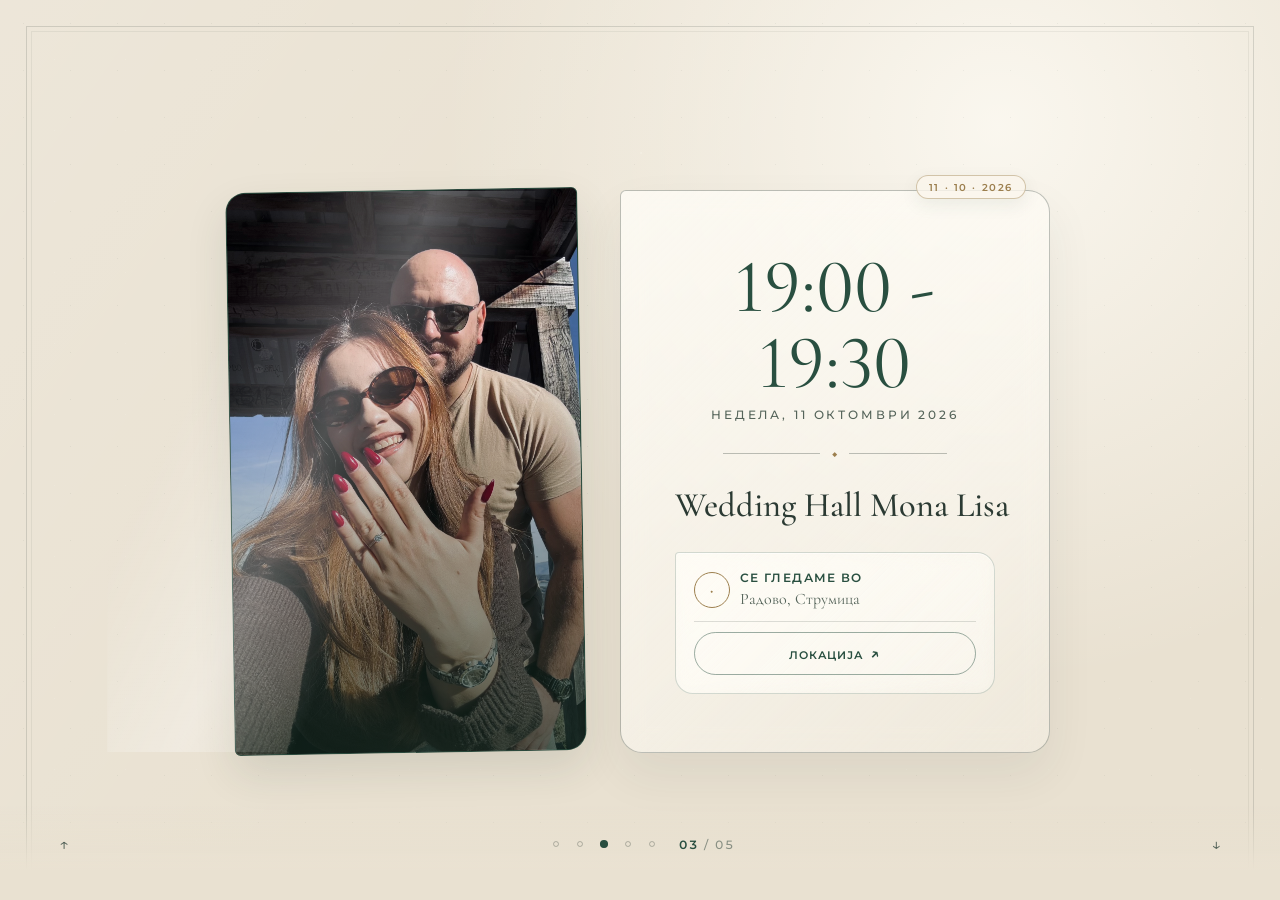
==== commit c6d6bddb: "update" ====
--- a/ceremony.html
+++ b/ceremony.html
@@ -22,7 +22,7 @@
 
     <div class="page-content">
       <!-- <p class="eyebrow reveal">Венчавката</p> -->
-      <h1 class="section-title reveal reveal-delay-1">Го кажуваме нашето „ДА“</h1>
+      <!-- <h1 class="section-title reveal reveal-delay-1">Го кажуваме нашето „ДА“</h1> -->
 
       <div class="ceremony-layout reveal reveal-delay-2">
         <button class="ceremony-photo gallery-photo" type="button" data-gallery-photo aria-label="Отворете ја фотографијата од Теодора и Никола">
@@ -31,7 +31,7 @@
         </button>
 
         <div class="venue-card">
-          <p class="venue-time">19:00</p>
+          <p class="venue-time">19:00 - 19:30</p>
           <p class="venue-day">недела, 11 октомври 2026</p>
 
           <div class="rule" aria-hidden="true"><i>◆</i></div>
@@ -45,7 +45,7 @@
               <span>Радово, Струмица</span>
             </div>
             <div class="venue-map-actions">
-              <a href="https://maps.app.goo.gl/VGN8iESS7vJZYXxs6" target="_blank" rel="noopener noreferrer">Отвори ја мапата <span aria-hidden="true">↗</span></a>
+              <a href="https://maps.app.goo.gl/VGN8iESS7vJZYXxs6" target="_blank" rel="noopener noreferrer">Локација<span aria-hidden="true">↗</span></a>
             </div>
           </div>
         </div>
--- a/css/styles.css
+++ b/css/styles.css
@@ -361,14 +361,14 @@
 ====================================================== */
 
 .button {
-  min-height: 48px;
+  min-height: 42px;
   display: inline-flex;
   align-items: center;
   justify-content: center;
-  padding: 14px 30px;
+  padding: 12px 24px;
   border: 1px solid var(--forest);
   border-radius: 999px;
-  font-size: 0.8rem;
+  font-size: 0.74rem;
   font-weight: 500;
   letter-spacing: 0.14em;
   text-transform: uppercase;
@@ -412,6 +412,15 @@
 .button--filled {
   color: var(--paper);
   background: var(--forest);
+}
+
+.wax-scroll-interior .button[data-view-invitation],
+.wax-scroll-interior .button[data-view-invitation]:hover,
+.wax-scroll-interior .button[data-view-invitation]:focus-visible,
+.wax-scroll-interior .button[data-view-invitation]:active {
+  border-color: transparent;
+  box-shadow: none;
+  outline: none;
 }
 
 .button--filled:hover {
@@ -1712,9 +1721,11 @@
   .button,
   .button--filled {
     width: 100%;
-    max-width: 320px;
-    padding: 15px 18px;
-    font-size: 0.95rem;
+    max-width: 280px;
+    min-height: 40px;
+    padding: 12px 14px;
+    font-size: 0.8rem;
+    letter-spacing: 0.1em;
   }
 
   .button-row {
@@ -1755,12 +1766,15 @@
 
   .venue-map-actions {
     width: 100%;
+    justify-content: center;
   }
 
   .venue-map-actions a {
     display: inline-flex;
     width: 100%;
     justify-content: center;
+    align-items: center;
+    text-align: center;
   }
 
   .rsvp-form {
@@ -2331,11 +2345,13 @@
 
 .wax-scroll-message {
   max-width: 44ch;
-  margin: 0 0 28px;
+  margin: 0 auto 28px;
   color: var(--ink-soft);
   font-family: var(--serif);
   font-size: clamp(1.08rem, 3vw, 1.32rem);
   line-height: 1.65;
+  text-align: center;
+  text-justify: inter-word;
   text-wrap: balance;
 }
 
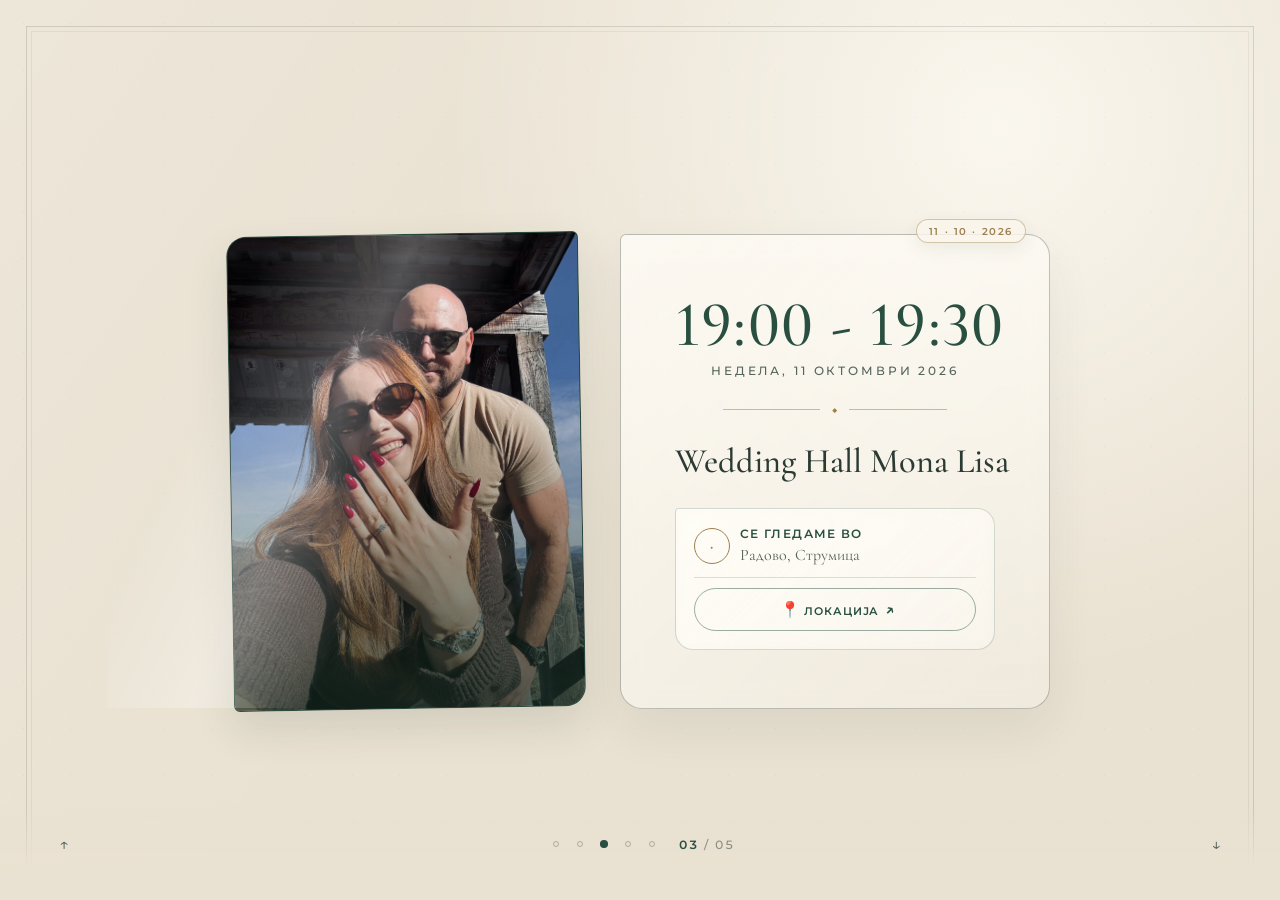
==== commit 5f51b99d: "updtt" ====
--- a/ceremony.html
+++ b/ceremony.html
@@ -45,7 +45,7 @@
               <span>Радово, Струмица</span>
             </div>
             <div class="venue-map-actions">
-              <a href="https://maps.app.goo.gl/VGN8iESS7vJZYXxs6" target="_blank" rel="noopener noreferrer">Локација<span aria-hidden="true">↗</span></a>
+              <a href="https://maps.app.goo.gl/VGN8iESS7vJZYXxs6" target="_blank" rel="noopener noreferrer"><span aria-hidden="true">📍</span> Локација<span aria-hidden="true">↗</span></a>
             </div>
           </div>
         </div>
--- a/css/styles.css
+++ b/css/styles.css
@@ -864,9 +864,11 @@
   margin: 0 0 6px;
   font-family: var(--serif);
   font-variant-numeric: lining-nums;
-  font-size: clamp(3.2rem, 9vw, 4.75rem);
-  font-weight: 400;
+  font-size: clamp(2.1rem, 5vw, 4.2rem);
+  font-weight: 500;
   line-height: 1;
+  letter-spacing: 0.02em;
+  white-space: nowrap;
   color: var(--forest);
 }
 
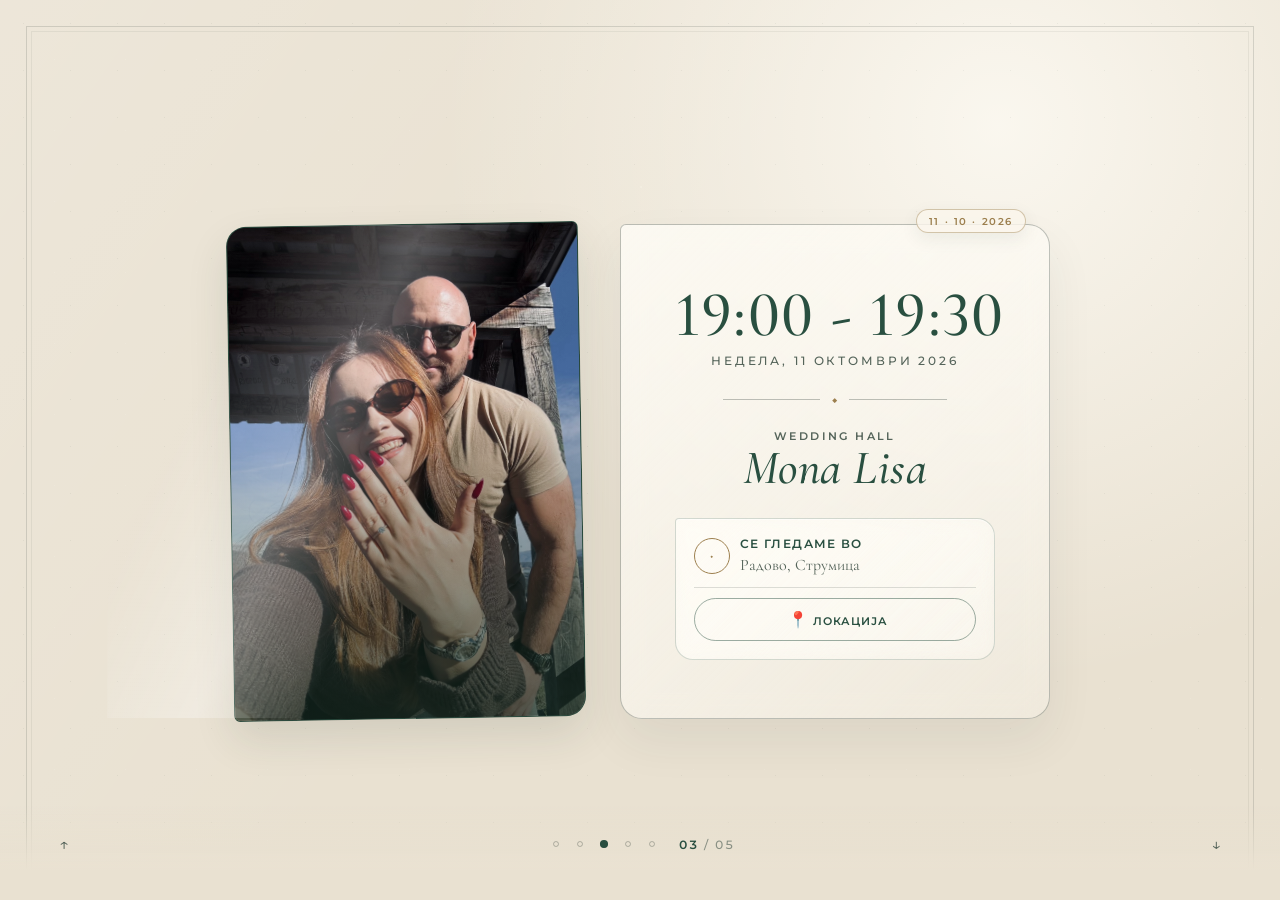
==== commit 596ed3cc: "update" ====
--- a/ceremony.html
+++ b/ceremony.html
@@ -36,7 +36,10 @@
 
           <div class="rule" aria-hidden="true"><i>◆</i></div>
 
-          <h2 class="venue-name">Wedding Hall Mona Lisa</h2>
+          <h2 class="venue-name">
+            <span class="venue-name-type">Wedding Hall</span>
+            <span class="venue-name-title">Mona Lisa</span>
+          </h2>
 
           <div class="venue-map" aria-label="Отворете ја локацијата во мапа">
             <span class="venue-map-mark" aria-hidden="true">◆</span>
@@ -45,7 +48,7 @@
               <span>Радово, Струмица</span>
             </div>
             <div class="venue-map-actions">
-              <a href="https://maps.app.goo.gl/VGN8iESS7vJZYXxs6" target="_blank" rel="noopener noreferrer"><span aria-hidden="true">📍</span> Локација<span aria-hidden="true">↗</span></a>
+              <a href="https://maps.app.goo.gl/VGN8iESS7vJZYXxs6" target="_blank" rel="noopener noreferrer"><span aria-hidden="true">📍</span> Локација</a>
             </div>
           </div>
         </div>
--- a/css/styles.css
+++ b/css/styles.css
@@ -680,6 +680,16 @@
   color: var(--ink-invert-soft);
 }
 
+.rsvp-deadline {
+  margin: -6px 0 26px;
+  font-family: var(--sans);
+  font-size: 0.85rem;
+  font-weight: 500;
+  letter-spacing: 0.03em;
+  line-height: 1.4;
+  color: var(--forest-dark);
+}
+
 /* ======================================================
    STORY — asymmetric split
 ====================================================== */
@@ -882,12 +892,29 @@
 }
 
 .venue-name {
+  display: flex;
+  flex-direction: column;
+  gap: 2px;
   margin: 0;
+  color: var(--forest);
+  line-height: 1;
+}
+
+.venue-name-type {
+  font-family: var(--sans);
+  font-size: 0.68rem;
+  font-weight: 600;
+  letter-spacing: 0.22em;
+  text-transform: uppercase;
+  color: var(--ink-soft);
+}
+
+.venue-name-title {
   font-family: var(--serif);
-  font-size: clamp(1.25rem, 4vw, 2.15rem);
+  font-size: clamp(2rem, 5vw, 3rem);
+  font-style: italic;
   font-weight: 500;
-  line-height: 1.2;
-  white-space: nowrap;
+  letter-spacing: 0.01em;
 }
 
 .venue-address {
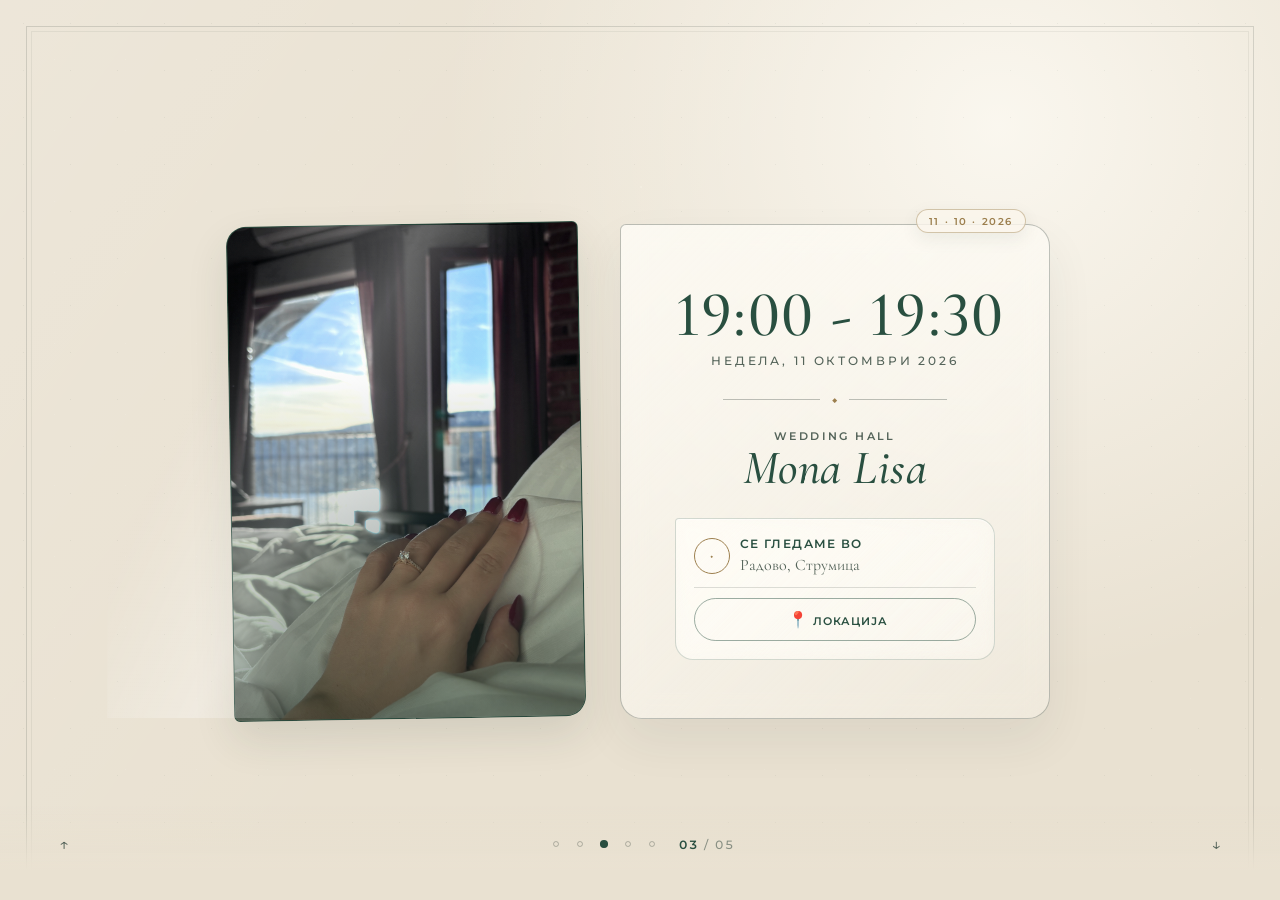
==== commit 64587e14: "update" ====
--- a/ceremony.html
+++ b/ceremony.html
@@ -25,8 +25,8 @@
       <!-- <h1 class="section-title reveal reveal-delay-1">Го кажуваме нашето „ДА“</h1> -->
 
       <div class="ceremony-layout reveal reveal-delay-2">
-        <button class="ceremony-photo gallery-photo" type="button" data-gallery-photo aria-label="Отворете ја фотографијата од Теодора и Никола">
-          <img src="images/IMG_0616.jpeg" alt="Теодора и Никола на планина">
+        <button class="ceremony-photo ceremony-photo--ring gallery-photo" type="button" data-gallery-photo aria-label="Отворете ја фотографијата од свршеничкиот прстен">
+          <img src="images/IMG_0529%20(1).jpeg" alt="Теодора го покажува свршеничкиот прстен">
           <span class="gallery-photo-shade" aria-hidden="true"></span>
         </button>
 
@@ -57,7 +57,7 @@
 
     <dialog class="gallery-lightbox" data-gallery-lightbox aria-label="Преглед на фотографијата">
       <button class="gallery-lightbox-close" type="button" data-gallery-close aria-label="Затворете ја фотографијата">×</button>
-      <img src="images/IMG_0616.jpeg" alt="Теодора и Никола на планина" data-gallery-lightbox-image>
+      <img src="images/IMG_0529%20(1).jpeg" alt="Теодора го покажува свршеничкиот прстен" data-gallery-lightbox-image>
       <p>Теодора &amp; Никола <i>·</i> 11 октомври 2026</p>
     </dialog>
 
--- a/css/styles.css
+++ b/css/styles.css
@@ -2220,14 +2220,8 @@
   overscroll-behavior: contain;
   border-radius: 4px;
   color: var(--ink);
-  background-color: var(--paper);
-  background-image:
-    radial-gradient(circle at 18% 12%, rgba(41, 79, 64, 0.07), transparent 28%),
-    radial-gradient(circle at 82% 87%, rgba(156, 127, 78, 0.08), transparent 31%),
-    repeating-linear-gradient(8deg, rgba(43, 58, 51, 0.022) 0 1px, transparent 1px 5px);
-  box-shadow:
-    0 18px 50px rgba(12, 28, 20, 0.3),
-    inset 0 0 35px rgba(104, 66, 31, 0.1);
+  background: var(--paper);
+  box-shadow: 0 18px 50px rgba(12, 28, 20, 0.3);
   scrollbar-width: thin;
   scrollbar-color: rgba(41, 79, 64, 0.42) transparent;
   transform-origin: 50% 50%;
@@ -2290,6 +2284,43 @@
   justify-content: center;
   margin: 0 auto 26px;
   text-align: center;
+}
+
+.wax-scroll-photo {
+  width: min(340px, 82vw);
+  aspect-ratio: 4 / 5;
+  margin: -8px auto 32px;
+  overflow: hidden;
+  border: 0;
+  border-radius: 16px;
+  box-shadow:
+    0 26px 48px rgba(23, 54, 43, 0.18),
+    0 10px 22px rgba(41, 79, 64, 0.12);
+}
+
+.wax-scroll-photo img {
+  display: block;
+  width: 100%;
+  height: 100%;
+  object-fit: cover;
+  object-position: center 58%;
+  filter: saturate(1) contrast(1.02) brightness(0.98);
+}
+
+.wax-scroll-photo--couple {
+  width: min(340px, 82vw);
+}
+
+.wax-scroll-photo--couple img {
+  filter: saturate(0.94) contrast(1.06) brightness(0.84);
+}
+
+.ceremony-photo--ring img {
+  filter: saturate(0.94) contrast(1.02) brightness(1.1);
+}
+
+.ceremony-photo--ring .gallery-photo-shade {
+  background: linear-gradient(180deg, rgba(20, 41, 31, 0.02) 30%, rgba(20, 41, 31, 0.58) 100%);
 }
 
 .wax-scroll-names {
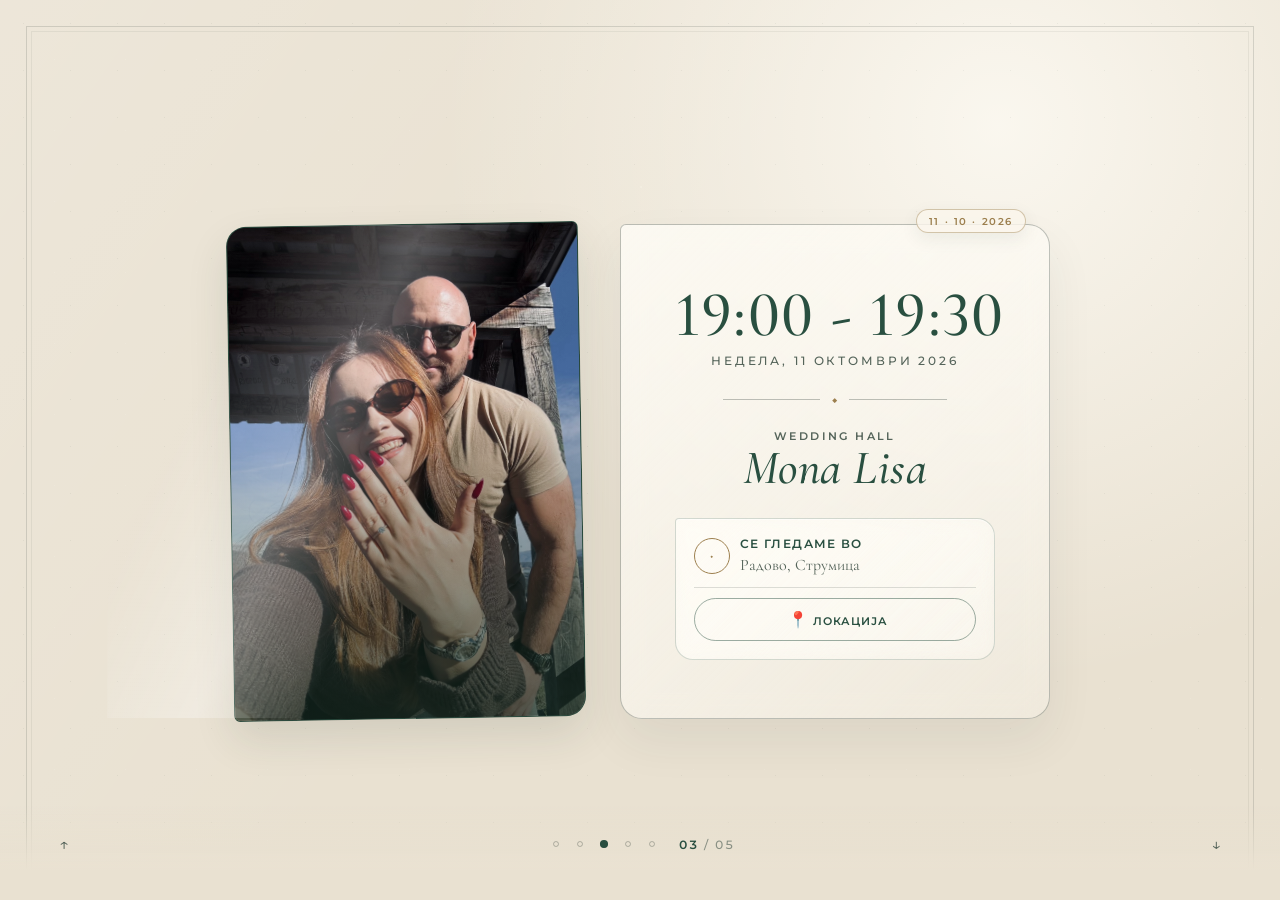
==== commit 375289ea: "fn" ====
--- a/ceremony.html
+++ b/ceremony.html
@@ -25,8 +25,8 @@
       <!-- <h1 class="section-title reveal reveal-delay-1">Го кажуваме нашето „ДА“</h1> -->
 
       <div class="ceremony-layout reveal reveal-delay-2">
-        <button class="ceremony-photo ceremony-photo--ring gallery-photo" type="button" data-gallery-photo aria-label="Отворете ја фотографијата од свршеничкиот прстен">
-          <img src="images/IMG_0529%20(1).jpeg" alt="Теодора го покажува свршеничкиот прстен">
+        <button class="ceremony-photo gallery-photo" type="button" data-gallery-photo aria-label="Отворете ја фотографијата од Теодора и Никола">
+          <img src="images/IMG_0616.jpeg" alt="Теодора и Никола на планина">
           <span class="gallery-photo-shade" aria-hidden="true"></span>
         </button>
 
@@ -57,7 +57,7 @@
 
     <dialog class="gallery-lightbox" data-gallery-lightbox aria-label="Преглед на фотографијата">
       <button class="gallery-lightbox-close" type="button" data-gallery-close aria-label="Затворете ја фотографијата">×</button>
-      <img src="images/IMG_0529%20(1).jpeg" alt="Теодора го покажува свршеничкиот прстен" data-gallery-lightbox-image>
+      <img src="images/IMG_0616.jpeg" alt="Теодора и Никола на планина" data-gallery-lightbox-image>
       <p>Теодора &amp; Никола <i>·</i> 11 октомври 2026</p>
     </dialog>
 
--- a/css/styles.css
+++ b/css/styles.css
@@ -2286,43 +2286,6 @@
   text-align: center;
 }
 
-.wax-scroll-photo {
-  width: min(340px, 82vw);
-  aspect-ratio: 4 / 5;
-  margin: -8px auto 32px;
-  overflow: hidden;
-  border: 0;
-  border-radius: 16px;
-  box-shadow:
-    0 26px 48px rgba(23, 54, 43, 0.18),
-    0 10px 22px rgba(41, 79, 64, 0.12);
-}
-
-.wax-scroll-photo img {
-  display: block;
-  width: 100%;
-  height: 100%;
-  object-fit: cover;
-  object-position: center 58%;
-  filter: saturate(1) contrast(1.02) brightness(0.98);
-}
-
-.wax-scroll-photo--couple {
-  width: min(340px, 82vw);
-}
-
-.wax-scroll-photo--couple img {
-  filter: saturate(0.94) contrast(1.06) brightness(0.84);
-}
-
-.ceremony-photo--ring img {
-  filter: saturate(0.94) contrast(1.02) brightness(1.1);
-}
-
-.ceremony-photo--ring .gallery-photo-shade {
-  background: linear-gradient(180deg, rgba(20, 41, 31, 0.02) 30%, rgba(20, 41, 31, 0.58) 100%);
-}
-
 .wax-scroll-names {
   position: relative;
   top: -40px;
